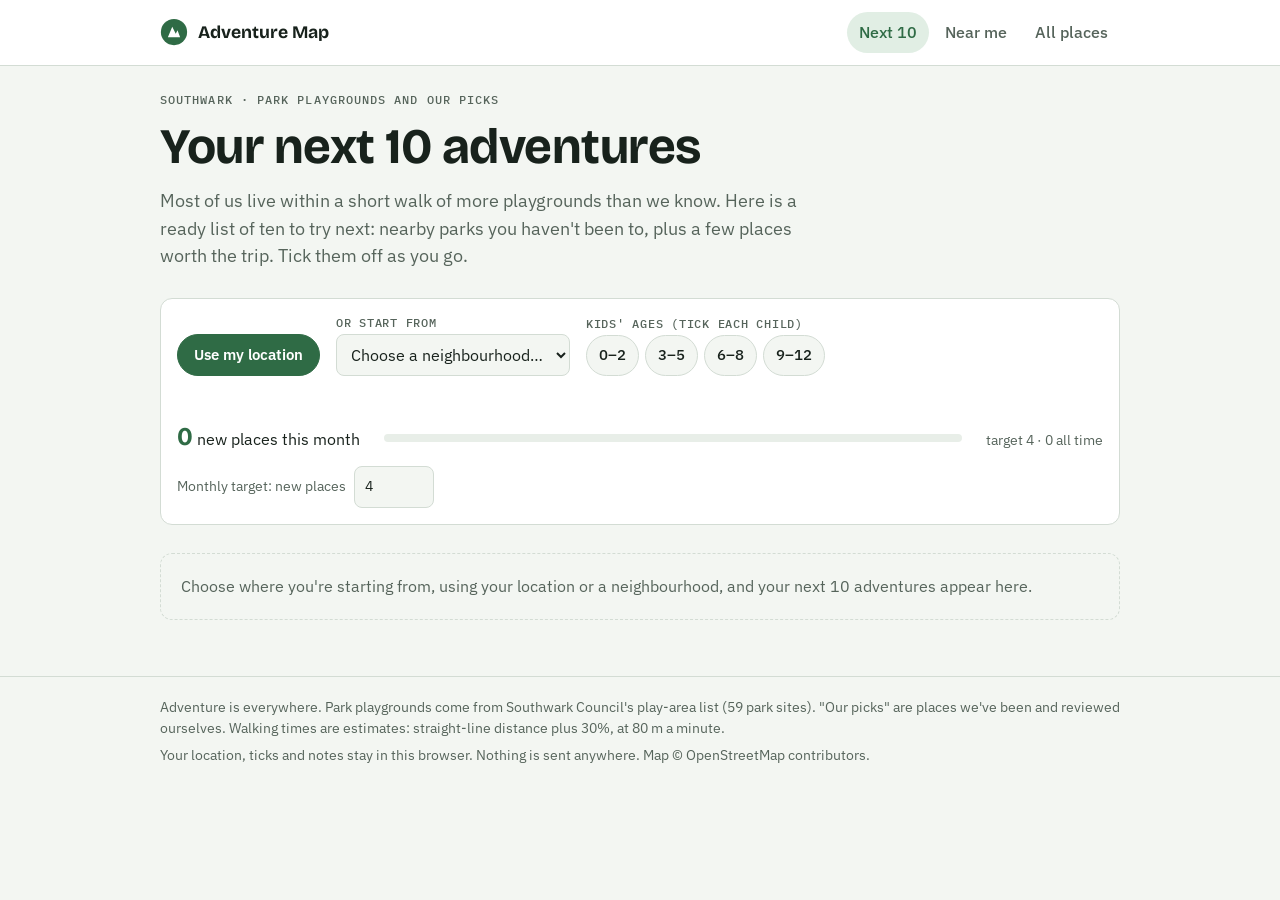
==== index.html @ 9041d09b "Adventure Map: Next 10 list, near-me map and all-places table Static site for picking the next playg" ====
<!doctype html>
<html lang="en">
<head>
<meta charset="utf-8">
<meta name="viewport" content="width=device-width, initial-scale=1, viewport-fit=cover">
<title>Adventure Map — your next 10 adventures</title>
<meta name="description" content="A hand-picked list of 10 playgrounds and play places near you in Southwark, with ages, standout features and walking times.">
<meta name="color-scheme" content="light dark">
<link rel="icon" href="data:image/svg+xml,%3Csvg xmlns='http://www.w3.org/2000/svg' viewBox='0 0 32 32'%3E%3Ccircle cx='16' cy='16' r='15' fill='%232f6b45'/%3E%3Cpath d='M9 22l5-12 4 8 2-4 3 8z' fill='%23fff'/%3E%3C/svg%3E">
<link rel="preconnect" href="https://fonts.googleapis.com">
<link rel="preconnect" href="https://fonts.gstatic.com" crossorigin>
<link rel="stylesheet" href="https://fonts.googleapis.com/css2?family=Bricolage+Grotesque:opsz,wght@12..96,600;12..96,700&family=IBM+Plex+Mono:wght@500&family=IBM+Plex+Sans:wght@400;500;600&display=swap">
<link rel="stylesheet" href="./assets/style.css">
</head>
<body>
<header class="top"><div class="wrap">
  <a class="brand" href="./"><svg viewBox="0 0 32 32" aria-hidden="true"><circle cx="16" cy="16" r="15" fill="var(--park)"/><path d="M9 22l5-12 4 8 2-4 3 8z" fill="var(--surface)"/></svg>Adventure Map</a>
  <nav class="nav" aria-label="Main"><a href="./" aria-current="page">Next 10</a><a href="./near/">Near me</a><a href="./list/">All places</a></nav>
</div></header>
<main class="wrap">
  <section class="hero">
    <span class="eyebrow">Southwark · park playgrounds and our picks</span>
    <h1>Your next 10 adventures</h1>
    <p class="lede">Most of us live within a short walk of more playgrounds than we know. Here is a ready list of ten to try next: nearby parks you haven't been to, plus a few places worth the trip. Tick them off as you go.</p>
  </section>

  <section class="panel" aria-label="Set up your list">
    <div class="controls">
      <button class="btn primary" type="button" id="use-location">Use my location</button>
      <div class="field"><label for="preset">Or start from</label><select id="preset"></select></div>
      <fieldset class="chips" id="ages"><legend>Kids' ages (tick each child)</legend>
        <label><input type="checkbox" value="0-2" id="age-0-2"><span>0–2</span></label>
        <label><input type="checkbox" value="3-5" id="age-3-5"><span>3–5</span></label>
        <label><input type="checkbox" value="6-8" id="age-6-8"><span>6–8</span></label>
        <label><input type="checkbox" value="9-12" id="age-9-12"><span>9–12</span></label>
      </fieldset>
    </div>
    <p class="status" id="loc-status" role="status" aria-live="polite"></p>
    <div class="stats" id="stats" aria-live="polite"></div>
    <div class="row small"><label for="target" class="muted">Monthly target: new places</label><input id="target" type="number" min="1" max="31" style="width:5rem"></div>
  </section>

  <p class="print-title h2"></p>
  <div id="list-out"></div>

  <section class="panel no-print" id="list-tools" hidden aria-label="Share your list">
    <h2>Share it</h2>
    <p class="muted">Send the list to a friend and go together. Printing gives a paper checklist for the fridge.</p>
    <div class="row">
      <button class="btn primary" type="button" id="copy-list">Copy list</button>
      <button class="btn" type="button" id="share-list" hidden>Share…</button>
      <button class="btn" type="button" id="print-list">Print checklist</button>
    </div>
    <p class="status" id="copy-status" role="status" aria-live="polite"></p>
    <label for="copy-fallback" class="sr-only">List text</label>
    <textarea id="copy-fallback" hidden readonly></textarea>
  </section>
</main>
<footer><div class="wrap">
  <p>Adventure is everywhere. Park playgrounds come from Southwark Council's play-area list (59 park sites). "Our picks" are places we've been and reviewed ourselves. Walking times are estimates: straight-line distance plus 30%, at 80 m a minute.</p>
  <p>Your location, ticks and notes stay in this browser. Nothing is sent anywhere. Map © OpenStreetMap contributors.</p>
</div></footer>
<script src="./data.js"></script>
<script src="./assets/app.js"></script>
<script>AM.initNext10();</script>
</body>
</html>
---- assets/style.css ----
/* Adventure Map — field-guide look: park green on a cool paper ground, sticker-like numbered cards. */
:root{
  --bg:#f3f6f2; --surface:#ffffff; --surface-2:#e8eee8; --fg:#18221c; --muted:#56645b; --line:#d3dcd4;
  --park:#2f6b45; --park-soft:#e1eee4; --trip:#8f4c0e; --trip-soft:#f6e8da; --far:#5b6a8a; --done:#7a8a80;
  --focus:#1d4ed8;
  --display:"Bricolage Grotesque","Segoe UI",system-ui,sans-serif;
  --body:"IBM Plex Sans","Segoe UI",system-ui,-apple-system,sans-serif;
  --mono:"IBM Plex Mono",ui-monospace,Menlo,Consolas,monospace;
  --radius:12px;
}
@media (prefers-color-scheme:dark){:root{
  --bg:#111814; --surface:#18211c; --surface-2:#202b25; --fg:#e3ebe5; --muted:#9caaa1; --line:#2c3a32;
  --park:#7cc495; --park-soft:#1d3226; --trip:#eaa25f; --trip-soft:#3a2a1b; --far:#9fb0d6; --done:#7f8e85; --focus:#93b4ff;
  color-scheme:dark}}
*{box-sizing:border-box}
[hidden]{display:none!important}
html{-webkit-text-size-adjust:100%}
body{margin:0;background:var(--bg);color:var(--fg);font:16px/1.55 var(--body)}
a{color:var(--park)}
:focus-visible{outline:2px solid var(--focus);outline-offset:2px}
.wrap{max-width:62rem;margin:0 auto;padding-inline:max(16px,env(safe-area-inset-left,0px)) max(16px,env(safe-area-inset-right,0px))}
h1,h2,h3{font-family:var(--display);line-height:1.15;margin:0;text-wrap:balance}
h1{font-size:clamp(2rem,6vw,3.1rem);font-weight:700;letter-spacing:-.01em}
h2{font-size:1.4rem;font-weight:700}
h3{font-size:1.1rem;font-weight:600}
p{margin:0}
.muted{color:var(--muted)}
.small{font-size:.88rem}
.eyebrow{font:500 .75rem/1 var(--mono);letter-spacing:.09em;text-transform:uppercase;color:var(--muted)}
.sr-only{position:absolute;width:1px;height:1px;overflow:hidden;clip:rect(0 0 0 0);white-space:nowrap}

/* top bar */
.top{border-bottom:1px solid var(--line);background:var(--surface)}
.top .wrap{display:flex;gap:16px;align-items:center;justify-content:space-between;padding-block:12px;flex-wrap:wrap}
.brand{display:flex;gap:10px;align-items:center;text-decoration:none;color:var(--fg);font:700 1.1rem/1 var(--display)}
.brand svg{width:28px;height:28px;flex:none}
.nav{display:flex;gap:4px;flex-wrap:wrap}
.nav a{text-decoration:none;color:var(--muted);font-weight:500;padding:8px 12px;border-radius:999px}
.nav a[aria-current="page"]{background:var(--park-soft);color:var(--park)}
.nav a:hover{color:var(--fg)}

main{padding-block:28px 56px;display:grid;gap:28px}
.hero{display:grid;gap:12px}
.hero p.lede{font-size:1.12rem;max-width:60ch;color:var(--muted)}

/* controls */
.panel{background:var(--surface);border:1px solid var(--line);border-radius:var(--radius);padding:16px;display:grid;gap:14px}
.controls{display:flex;flex-wrap:wrap;gap:12px 16px;align-items:end}
.field{display:grid;gap:4px;min-width:0}
.field label,.field .lbl{font:500 .78rem/1.2 var(--mono);text-transform:uppercase;letter-spacing:.06em;color:var(--muted)}
select,input[type=text],input[type=number],input[type=search],textarea{font:inherit;color:var(--fg);background:var(--bg);border:1px solid var(--line);border-radius:8px;padding:9px 10px;min-height:42px;max-width:100%}
textarea{width:100%;min-height:8rem;font:.85rem/1.4 var(--mono)}
.btn{font:600 .95rem/1 var(--body);border:1px solid var(--line);background:var(--surface);color:var(--fg);border-radius:999px;padding:11px 16px;cursor:pointer;min-height:42px;display:inline-flex;gap:8px;align-items:center;text-decoration:none}
.btn:hover{border-color:var(--muted)}
.btn.primary{background:var(--park);border-color:var(--park);color:var(--surface)}
.btn.small{font-size:.85rem;padding:8px 12px;min-height:36px}
.btn[aria-pressed="true"]{background:var(--park-soft);border-color:var(--park);color:var(--park)}
.row{display:flex;gap:8px;flex-wrap:wrap;align-items:center}
.status{font-size:.9rem;color:var(--muted);min-height:1.4em}

/* progress */
.stats{display:flex;flex-wrap:wrap;gap:10px 24px;align-items:baseline}
.stat b{font:700 1.6rem/1 var(--display);color:var(--park);font-variant-numeric:tabular-nums}
.meter{height:8px;background:var(--surface-2);border-radius:4px;overflow:hidden;flex:1 1 10rem;min-width:8rem;align-self:center}
.meter span{display:block;height:100%;background:var(--park);border-radius:4px;transition:width .3s}

/* list cards */
.group{display:grid;gap:12px}
.group-head{display:flex;justify-content:space-between;align-items:baseline;gap:12px;flex-wrap:wrap}
.cards{list-style:none;margin:0;padding:0;display:grid;gap:12px;grid-template-columns:repeat(auto-fill,minmax(min(100%,19rem),1fr))}
.card{background:var(--surface);border:1px solid var(--line);border-radius:var(--radius);padding:16px;display:grid;gap:10px;align-content:start;position:relative;min-width:0}
.card.is-done{opacity:.72}
.card .top-line{display:grid;grid-template-columns:auto 1fr;gap:12px;align-items:start}
.badge{width:38px;height:38px;border-radius:50%;display:grid;place-items:center;font:700 1rem/1 var(--display);background:var(--park-soft);color:var(--park);font-variant-numeric:tabular-nums}
.card.trip .badge{background:var(--trip-soft);color:var(--trip)}
.card.is-done .badge{background:var(--surface-2);color:var(--done)}
.kind{font:500 .72rem/1.3 var(--mono);text-transform:uppercase;letter-spacing:.06em;color:var(--park)}
.card.trip .kind{color:var(--trip)}
.card h3{overflow-wrap:anywhere}
.facts{display:grid;grid-template-columns:auto 1fr;gap:4px 10px;margin:0;font-size:.93rem}
.facts dt{font:500 .75rem/1.6 var(--mono);text-transform:uppercase;letter-spacing:.05em;color:var(--muted)}
.facts dd{margin:0;min-width:0}
.quote{font-style:italic;color:var(--muted);font-size:.92rem;border-left:3px solid var(--line);padding-left:10px}
.unreviewed{font-size:.9rem;color:var(--muted)}
.card .actions{display:flex;gap:6px;flex-wrap:wrap;margin-top:2px}
.notes-form{display:grid;gap:8px;border-top:1px dashed var(--line);padding-top:10px}
.notes-form input{width:100%}
.empty{padding:20px;border:1px dashed var(--line);border-radius:var(--radius);color:var(--muted)}

.fit{font:500 .7rem/1 var(--mono);text-transform:uppercase;letter-spacing:.05em;color:var(--park);background:var(--park-soft);padding:3px 6px;border-radius:999px;margin-left:4px;white-space:nowrap}
.chips{display:flex;gap:6px;flex-wrap:wrap;border:0;margin:0;padding:0}
.chips legend{font:500 .78rem/1.2 var(--mono);text-transform:uppercase;letter-spacing:.06em;color:var(--muted);padding:0;margin-bottom:4px}
.chips label{cursor:pointer}
.chips input{position:absolute;opacity:0;pointer-events:none}
.chips span{display:inline-flex;align-items:center;min-height:38px;padding:8px 12px;border:1px solid var(--line);border-radius:999px;background:var(--bg);font-weight:500;font-size:.92rem}
.chips input:checked + span{background:var(--park-soft);border-color:var(--park);color:var(--park)}
.chips input:focus-visible + span{outline:2px solid var(--focus);outline-offset:2px}
.toast{position:fixed;left:50%;transform:translateX(-50%);bottom:calc(16px + env(safe-area-inset-bottom,0px));z-index:1000;background:var(--fg);color:var(--bg);border-radius:12px;padding:10px 12px 10px 16px;display:flex;gap:12px;align-items:center;box-shadow:0 6px 24px rgba(0,0,0,.2);max-width:calc(100vw - 32px);font-size:.92rem}
.toast .btn{background:transparent;color:var(--bg);border-color:var(--bg)}
.num-pin{display:grid!important;place-items:center;border-radius:50%;background:var(--park);color:var(--surface);font:700 13px/1 var(--body);border:2px solid var(--surface);box-shadow:0 1px 4px rgba(0,0,0,.35)}
.num-pin.trip{background:var(--trip)}
.num-pin.done{background:var(--done)}
td.none{padding:20px;color:var(--muted)}
@media (max-width:700px){.tbl td.none{display:block;grid-column:1/-1}.tbl td.none::before{content:none}}
/* map page */
.map-layout{display:grid;gap:16px;grid-template-columns:minmax(0,1fr)}
@media (min-width:860px){.map-layout{grid-template-columns:minmax(0,3fr) minmax(0,2fr)}}
#map{height:min(62vh,520px);min-height:320px;border-radius:var(--radius);border:1px solid var(--line);background:var(--surface-2)}
.near-list{list-style:none;margin:0;padding:0;display:grid;gap:10px;counter-reset:n}
.leaflet-popup-content{font:14px/1.45 var(--body)}
.leaflet-container a.btn{color:var(--fg)}

/* table */
.tbl{overflow-x:auto;border:1px solid var(--line);border-radius:var(--radius);background:var(--surface)}
table{border-collapse:collapse;width:100%;font-size:.93rem;font-variant-numeric:tabular-nums}
th,td{text-align:left;padding:10px 12px;border-bottom:1px solid var(--line);vertical-align:top}
th{font:500 .74rem/1.3 var(--mono);text-transform:uppercase;letter-spacing:.06em;color:var(--muted);white-space:nowrap;position:sticky;top:0;background:var(--surface)}
tr:last-child td{border-bottom:0}
td.num{text-align:right;white-space:nowrap}
.pill{display:inline-block;font:500 .72rem/1 var(--mono);text-transform:uppercase;letter-spacing:.05em;padding:5px 8px;border-radius:999px;background:var(--park-soft);color:var(--park);white-space:nowrap}
.pill.trip{background:var(--trip-soft);color:var(--trip)}
.pill.far{background:var(--surface-2);color:var(--far)}

/* table becomes cards on phones */
@media (max-width:700px){
  .tbl{border:0;background:transparent;overflow:visible}
  .tbl table,.tbl tbody,.tbl tr,.tbl td{display:block;width:100%}
  .tbl thead{position:absolute;width:1px;height:1px;overflow:hidden;clip:rect(0 0 0 0)}
  .tbl tr{background:var(--surface);border:1px solid var(--line);border-radius:var(--radius);padding:12px;margin-bottom:10px;display:grid;grid-template-columns:auto 1fr;gap:4px 12px}
  .tbl td{border:0;padding:0;text-align:left;display:contents}
  .tbl td::before{content:attr(data-l);font:500 .72rem/1.7 var(--mono);text-transform:uppercase;letter-spacing:.05em;color:var(--muted)}
  .tbl td:first-child,.tbl td.dir{display:block;grid-column:1/-1}
  .tbl td:first-child::before,.tbl td.dir::before{content:none}
  .tbl td.num{text-align:left}
}
footer{border-top:1px solid var(--line);padding-block:20px 32px;color:var(--muted);font-size:.85rem}
footer .wrap{display:grid;gap:6px}

@media (prefers-reduced-motion:reduce){*{transition:none!important;animation:none!important}}

/* print: the list as a paper adventure */
@media print{
  :root{--bg:#fff;--surface:#fff;--fg:#000;--muted:#333;--line:#999}
  .top,.panel,.no-print,footer,.actions,.notes-form,.hero,.toast{display:none!important}
  main{padding:0}
  .cards{grid-template-columns:1fr 1fr;gap:8px}
  .card{break-inside:avoid;padding:10px;border:1px solid #999}
  .card::after{content:"☐ We went  ·  Date: ________";font-size:.8rem;color:#333}
  .print-title{display:block!important}
}
.print-title{display:none}
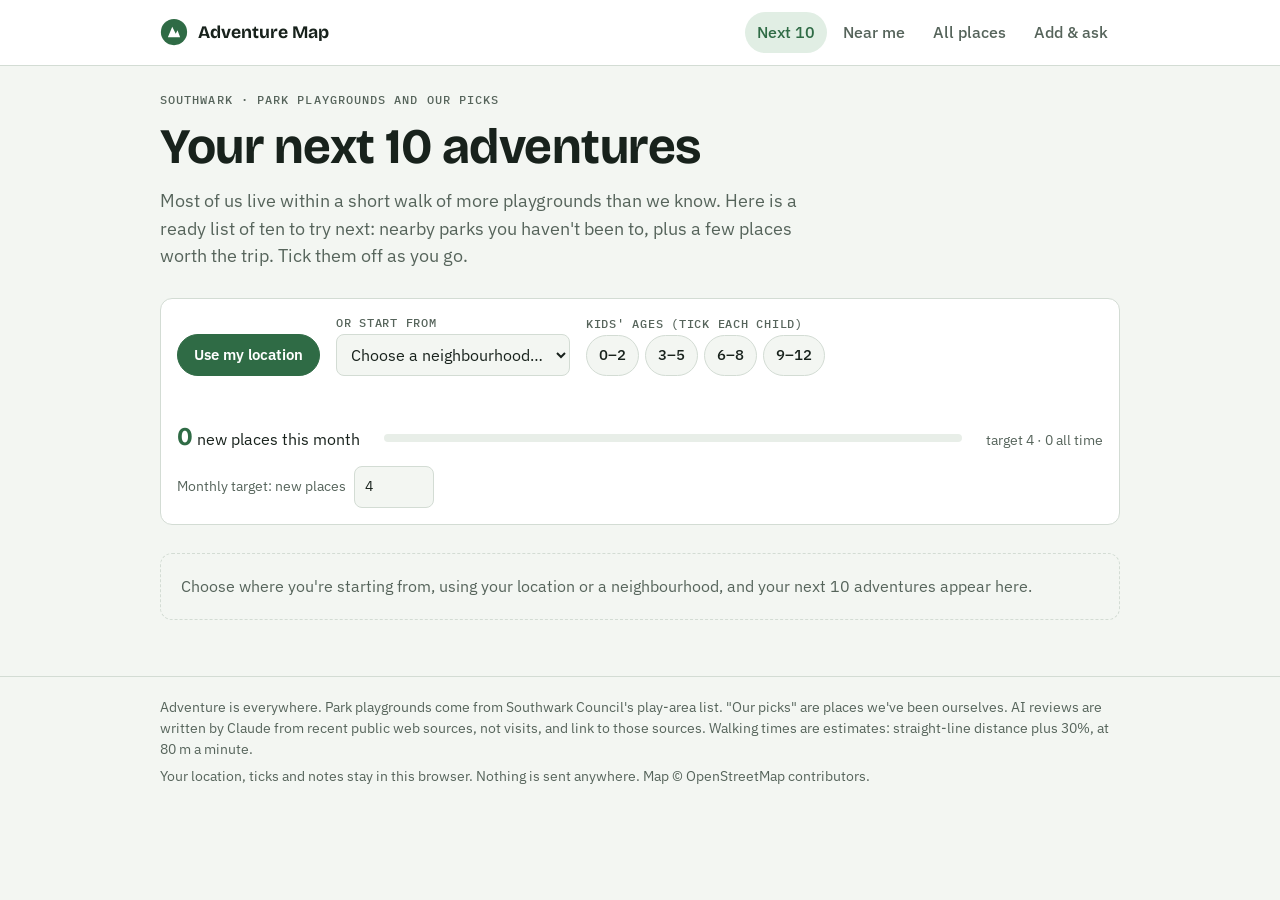
==== commit f99c9078: "Add, scout and review: grow the map with Claude - data/places.json is now the source of truth; scrip" ====
--- a/index.html
+++ b/index.html
@@ -15,7 +15,7 @@
 <body>
 <header class="top"><div class="wrap">
   <a class="brand" href="./"><svg viewBox="0 0 32 32" aria-hidden="true"><circle cx="16" cy="16" r="15" fill="var(--park)"/><path d="M9 22l5-12 4 8 2-4 3 8z" fill="var(--surface)"/></svg>Adventure Map</a>
-  <nav class="nav" aria-label="Main"><a href="./" aria-current="page">Next 10</a><a href="./near/">Near me</a><a href="./list/">All places</a></nav>
+  <nav class="nav" aria-label="Main"><a href="./" aria-current="page">Next 10</a><a href="./near/">Near me</a><a href="./list/">All places</a><a href="./add/">Add &amp; ask</a></nav>
 </div></header>
 <main class="wrap">
   <section class="hero">
@@ -57,7 +57,7 @@
   </section>
 </main>
 <footer><div class="wrap">
-  <p>Adventure is everywhere. Park playgrounds come from Southwark Council's play-area list (59 park sites). "Our picks" are places we've been and reviewed ourselves. Walking times are estimates: straight-line distance plus 30%, at 80 m a minute.</p>
+  <p>Adventure is everywhere. Park playgrounds come from Southwark Council's play-area list. "Our picks" are places we've been ourselves. AI reviews are written by Claude from recent public web sources, not visits, and link to those sources. Walking times are estimates: straight-line distance plus 30%, at 80 m a minute.</p>
   <p>Your location, ticks and notes stay in this browser. Nothing is sent anywhere. Map © OpenStreetMap contributors.</p>
 </div></footer>
 <script src="./data.js"></script>
--- a/assets/style.css
+++ b/assets/style.css
@@ -102,6 +102,20 @@
 .num-pin.done{background:var(--done)}
 td.none{padding:20px;color:var(--muted)}
 @media (max-width:700px){.tbl td.none{display:block;grid-column:1/-1}.tbl td.none::before{content:none}}
+.score{font:700 .85rem/1 var(--mono);color:var(--park);background:var(--park-soft);padding:3px 7px;border-radius:6px;white-space:nowrap}
+.ai{border-top:1px dashed var(--line);padding-top:8px;display:grid;gap:6px;font-size:.93rem}
+.ai-head{font:500 .72rem/1.4 var(--mono);text-transform:uppercase;letter-spacing:.05em;color:var(--muted)}
+.ai details summary{cursor:pointer;color:var(--park);font-weight:500;font-size:.9rem}
+.ai ul{margin:4px 0 8px;padding-left:1.1rem;display:grid;gap:2px;font-size:.9rem}
+.ai a{overflow-wrap:anywhere}
+.tabs{display:flex;gap:6px;flex-wrap:wrap}
+.tabs button{font:600 .95rem/1 var(--body);border:1px solid var(--line);background:var(--surface);color:var(--muted);border-radius:999px;padding:10px 14px;cursor:pointer;min-height:42px}
+.tabs button[aria-selected="true"]{background:var(--park-soft);border-color:var(--park);color:var(--park)}
+.form-grid{display:grid;gap:12px;grid-template-columns:repeat(auto-fit,minmax(min(100%,16rem),1fr))}
+.form-grid .wide{grid-column:1/-1}
+.form-grid input,.form-grid select,.form-grid textarea{width:100%}
+#pick-map{height:300px;border-radius:var(--radius);border:1px solid var(--line);background:var(--surface-2)}
+.steps{margin:0;padding-left:1.2rem;display:grid;gap:4px;color:var(--muted);font-size:.92rem}
 /* map page */
 .map-layout{display:grid;gap:16px;grid-template-columns:minmax(0,1fr)}
 @media (min-width:860px){.map-layout{grid-template-columns:minmax(0,3fr) minmax(0,2fr)}}
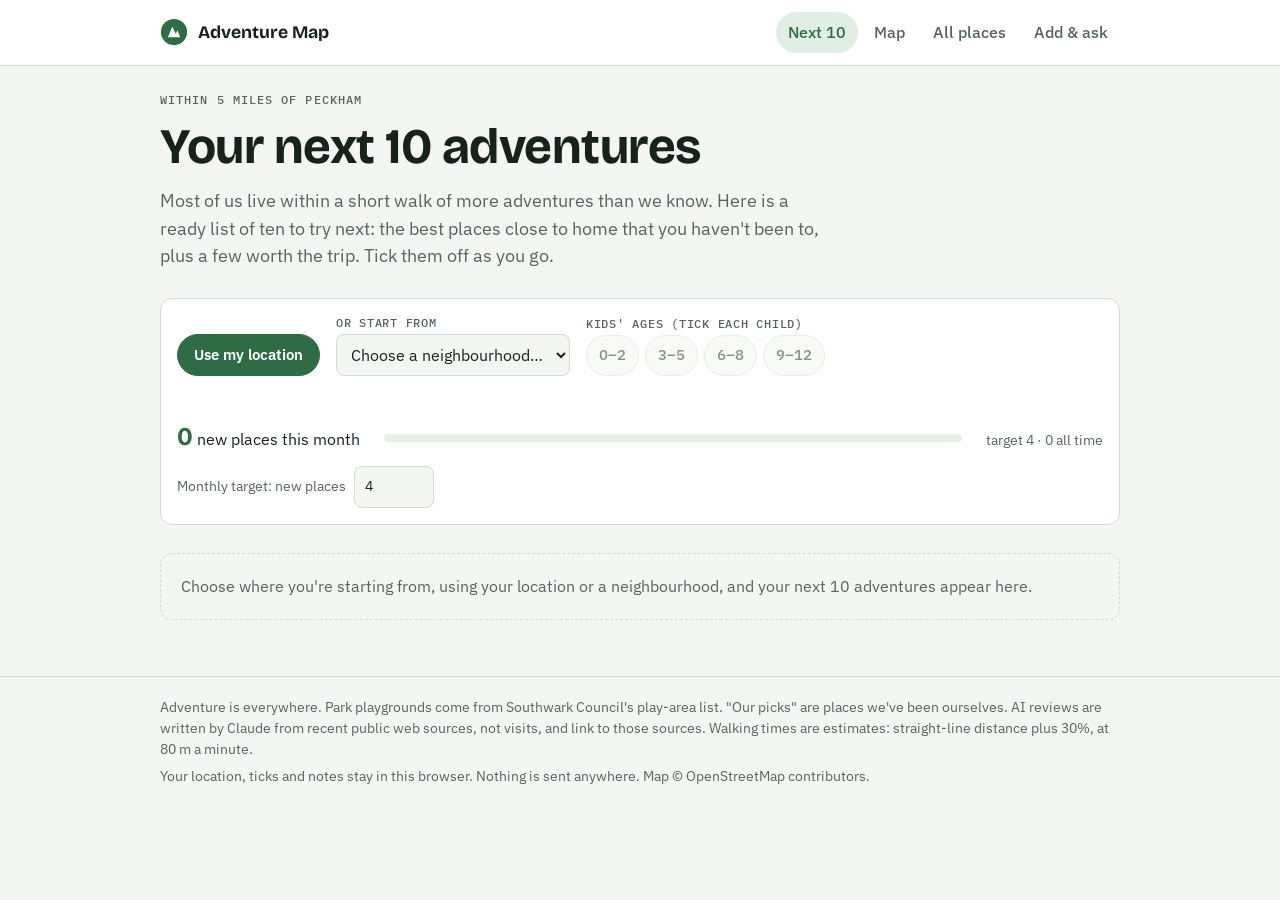
==== commit e4b91fb2: "Map: every adventure on one map, plus a mini map on Next 10 - The Near me page becomes Map: all plac" ====
--- a/index.html
+++ b/index.html
@@ -10,18 +10,19 @@
 <link rel="preconnect" href="https://fonts.googleapis.com">
 <link rel="preconnect" href="https://fonts.gstatic.com" crossorigin>
 <link rel="stylesheet" href="https://fonts.googleapis.com/css2?family=Bricolage+Grotesque:opsz,wght@12..96,600;12..96,700&family=IBM+Plex+Mono:wght@500&family=IBM+Plex+Sans:wght@400;500;600&display=swap">
+<link rel="stylesheet" href="./vendor/leaflet/leaflet.css">
 <link rel="stylesheet" href="./assets/style.css">
 </head>
 <body>
 <header class="top"><div class="wrap">
   <a class="brand" href="./"><svg viewBox="0 0 32 32" aria-hidden="true"><circle cx="16" cy="16" r="15" fill="var(--park)"/><path d="M9 22l5-12 4 8 2-4 3 8z" fill="var(--surface)"/></svg>Adventure Map</a>
-  <nav class="nav" aria-label="Main"><a href="./" aria-current="page">Next 10</a><a href="./near/">Near me</a><a href="./list/">All places</a><a href="./add/">Add &amp; ask</a></nav>
+  <nav class="nav" aria-label="Main"><a href="./" aria-current="page">Next 10</a><a href="./near/">Map</a><a href="./list/">All places</a><a href="./add/">Add &amp; ask</a></nav>
 </div></header>
 <main class="wrap">
   <section class="hero">
-    <span class="eyebrow">Southwark · park playgrounds and our picks</span>
+    <span class="eyebrow">Within 5 miles of Peckham</span>
     <h1>Your next 10 adventures</h1>
-    <p class="lede">Most of us live within a short walk of more playgrounds than we know. Here is a ready list of ten to try next: nearby parks you haven't been to, plus a few places worth the trip. Tick them off as you go.</p>
+    <p class="lede">Most of us live within a short walk of more adventures than we know. Here is a ready list of ten to try next: the best places close to home that you haven't been to, plus a few worth the trip. Tick them off as you go.</p>
   </section>
 
   <section class="panel" aria-label="Set up your list">
@@ -40,6 +41,7 @@
     <div class="row small"><label for="target" class="muted">Monthly target: new places</label><input id="target" type="number" min="1" max="31" style="width:5rem"></div>
   </section>
 
+  <div id="mini-map" class="no-print" role="region" aria-label="Map of your next 10" hidden></div>
   <p class="print-title h2"></p>
   <div id="list-out"></div>
 
@@ -61,6 +63,7 @@
   <p>Your location, ticks and notes stay in this browser. Nothing is sent anywhere. Map © OpenStreetMap contributors.</p>
 </div></footer>
 <script src="./data.js"></script>
+<script src="./vendor/leaflet/leaflet.js"></script>
 <script src="./assets/app.js"></script>
 <script>AM.initNext10();</script>
 </body>
--- a/vendor/leaflet/leaflet.css
+++ b/vendor/leaflet/leaflet.css
@@ -0,0 +1,661 @@
+/* required styles */
+
+.leaflet-pane,
+.leaflet-tile,
+.leaflet-marker-icon,
+.leaflet-marker-shadow,
+.leaflet-tile-container,
+.leaflet-pane > svg,
+.leaflet-pane > canvas,
+.leaflet-zoom-box,
+.leaflet-image-layer,
+.leaflet-layer {
+	position: absolute;
+	left: 0;
+	top: 0;
+	}
+.leaflet-container {
+	overflow: hidden;
+	}
+.leaflet-tile,
+.leaflet-marker-icon,
+.leaflet-marker-shadow {
+	-webkit-user-select: none;
+	   -moz-user-select: none;
+	        user-select: none;
+	  -webkit-user-drag: none;
+	}
+/* Prevents IE11 from highlighting tiles in blue */
+.leaflet-tile::selection {
+	background: transparent;
+}
+/* Safari renders non-retina tile on retina better with this, but Chrome is worse */
+.leaflet-safari .leaflet-tile {
+	image-rendering: -webkit-optimize-contrast;
+	}
+/* hack that prevents hw layers "stretching" when loading new tiles */
+.leaflet-safari .leaflet-tile-container {
+	width: 1600px;
+	height: 1600px;
+	-webkit-transform-origin: 0 0;
+	}
+.leaflet-marker-icon,
+.leaflet-marker-shadow {
+	display: block;
+	}
+/* .leaflet-container svg: reset svg max-width decleration shipped in Joomla! (joomla.org) 3.x */
+/* .leaflet-container img: map is broken in FF if you have max-width: 100% on tiles */
+.leaflet-container .leaflet-overlay-pane svg {
+	max-width: none !important;
+	max-height: none !important;
+	}
+.leaflet-container .leaflet-marker-pane img,
+.leaflet-container .leaflet-shadow-pane img,
+.leaflet-container .leaflet-tile-pane img,
+.leaflet-container img.leaflet-image-layer,
+.leaflet-container .leaflet-tile {
+	max-width: none !important;
+	max-height: none !important;
+	width: auto;
+	padding: 0;
+	}
+
+.leaflet-container img.leaflet-tile {
+	/* See: https://bugs.chromium.org/p/chromium/issues/detail?id=600120 */
+	mix-blend-mode: plus-lighter;
+}
+
+.leaflet-container.leaflet-touch-zoom {
+	-ms-touch-action: pan-x pan-y;
+	touch-action: pan-x pan-y;
+	}
+.leaflet-container.leaflet-touch-drag {
+	-ms-touch-action: pinch-zoom;
+	/* Fallback for FF which doesn't support pinch-zoom */
+	touch-action: none;
+	touch-action: pinch-zoom;
+}
+.leaflet-container.leaflet-touch-drag.leaflet-touch-zoom {
+	-ms-touch-action: none;
+	touch-action: none;
+}
+.leaflet-container {
+	-webkit-tap-highlight-color: transparent;
+}
+.leaflet-container a {
+	-webkit-tap-highlight-color: rgba(51, 181, 229, 0.4);
+}
+.leaflet-tile {
+	filter: inherit;
+	visibility: hidden;
+	}
+.leaflet-tile-loaded {
+	visibility: inherit;
+	}
+.leaflet-zoom-box {
+	width: 0;
+	height: 0;
+	-moz-box-sizing: border-box;
+	     box-sizing: border-box;
+	z-index: 800;
+	}
+/* workaround for https://bugzilla.mozilla.org/show_bug.cgi?id=888319 */
+.leaflet-overlay-pane svg {
+	-moz-user-select: none;
+	}
+
+.leaflet-pane         { z-index: 400; }
+
+.leaflet-tile-pane    { z-index: 200; }
+.leaflet-overlay-pane { z-index: 400; }
+.leaflet-shadow-pane  { z-index: 500; }
+.leaflet-marker-pane  { z-index: 600; }
+.leaflet-tooltip-pane   { z-index: 650; }
+.leaflet-popup-pane   { z-index: 700; }
+
+.leaflet-map-pane canvas { z-index: 100; }
+.leaflet-map-pane svg    { z-index: 200; }
+
+.leaflet-vml-shape {
+	width: 1px;
+	height: 1px;
+	}
+.lvml {
+	behavior: url(#default#VML);
+	display: inline-block;
+	position: absolute;
+	}
+
+
+/* control positioning */
+
+.leaflet-control {
+	position: relative;
+	z-index: 800;
+	pointer-events: visiblePainted; /* IE 9-10 doesn't have auto */
+	pointer-events: auto;
+	}
+.leaflet-top,
+.leaflet-bottom {
+	position: absolute;
+	z-index: 1000;
+	pointer-events: none;
+	}
+.leaflet-top {
+	top: 0;
+	}
+.leaflet-right {
+	right: 0;
+	}
+.leaflet-bottom {
+	bottom: 0;
+	}
+.leaflet-left {
+	left: 0;
+	}
+.leaflet-control {
+	float: left;
+	clear: both;
+	}
+.leaflet-right .leaflet-control {
+	float: right;
+	}
+.leaflet-top .leaflet-control {
+	margin-top: 10px;
+	}
+.leaflet-bottom .leaflet-control {
+	margin-bottom: 10px;
+	}
+.leaflet-left .leaflet-control {
+	margin-left: 10px;
+	}
+.leaflet-right .leaflet-control {
+	margin-right: 10px;
+	}
+
+
+/* zoom and fade animations */
+
+.leaflet-fade-anim .leaflet-popup {
+	opacity: 0;
+	-webkit-transition: opacity 0.2s linear;
+	   -moz-transition: opacity 0.2s linear;
+	        transition: opacity 0.2s linear;
+	}
+.leaflet-fade-anim .leaflet-map-pane .leaflet-popup {
+	opacity: 1;
+	}
+.leaflet-zoom-animated {
+	-webkit-transform-origin: 0 0;
+	    -ms-transform-origin: 0 0;
+	        transform-origin: 0 0;
+	}
+svg.leaflet-zoom-animated {
+	will-change: transform;
+}
+
+.leaflet-zoom-anim .leaflet-zoom-animated {
+	-webkit-transition: -webkit-transform 0.25s cubic-bezier(0,0,0.25,1);
+	   -moz-transition:    -moz-transform 0.25s cubic-bezier(0,0,0.25,1);
+	        transition:         transform 0.25s cubic-bezier(0,0,0.25,1);
+	}
+.leaflet-zoom-anim .leaflet-tile,
+.leaflet-pan-anim .leaflet-tile {
+	-webkit-transition: none;
+	   -moz-transition: none;
+	        transition: none;
+	}
+
+.leaflet-zoom-anim .leaflet-zoom-hide {
+	visibility: hidden;
+	}
+
+
+/* cursors */
+
+.leaflet-interactive {
+	cursor: pointer;
+	}
+.leaflet-grab {
+	cursor: -webkit-grab;
+	cursor:    -moz-grab;
+	cursor:         grab;
+	}
+.leaflet-crosshair,
+.leaflet-crosshair .leaflet-interactive {
+	cursor: crosshair;
+	}
+.leaflet-popup-pane,
+.leaflet-control {
+	cursor: auto;
+	}
+.leaflet-dragging .leaflet-grab,
+.leaflet-dragging .leaflet-grab .leaflet-interactive,
+.leaflet-dragging .leaflet-marker-draggable {
+	cursor: move;
+	cursor: -webkit-grabbing;
+	cursor:    -moz-grabbing;
+	cursor:         grabbing;
+	}
+
+/* marker & overlays interactivity */
+.leaflet-marker-icon,
+.leaflet-marker-shadow,
+.leaflet-image-layer,
+.leaflet-pane > svg path,
+.leaflet-tile-container {
+	pointer-events: none;
+	}
+
+.leaflet-marker-icon.leaflet-interactive,
+.leaflet-image-layer.leaflet-interactive,
+.leaflet-pane > svg path.leaflet-interactive,
+svg.leaflet-image-layer.leaflet-interactive path {
+	pointer-events: visiblePainted; /* IE 9-10 doesn't have auto */
+	pointer-events: auto;
+	}
+
+/* visual tweaks */
+
+.leaflet-container {
+	background: #ddd;
+	outline-offset: 1px;
+	}
+.leaflet-container a {
+	color: #0078A8;
+	}
+.leaflet-zoom-box {
+	border: 2px dotted #38f;
+	background: rgba(255,255,255,0.5);
+	}
+
+
+/* general typography */
+.leaflet-container {
+	font-family: "Helvetica Neue", Arial, Helvetica, sans-serif;
+	font-size: 12px;
+	font-size: 0.75rem;
+	line-height: 1.5;
+	}
+
+
+/* general toolbar styles */
+
+.leaflet-bar {
+	box-shadow: 0 1px 5px rgba(0,0,0,0.65);
+	border-radius: 4px;
+	}
+.leaflet-bar a {
+	background-color: #fff;
+	border-bottom: 1px solid #ccc;
+	width: 26px;
+	height: 26px;
+	line-height: 26px;
+	display: block;
+	text-align: center;
+	text-decoration: none;
+	color: black;
+	}
+.leaflet-bar a,
+.leaflet-control-layers-toggle {
+	background-position: 50% 50%;
+	background-repeat: no-repeat;
+	display: block;
+	}
+.leaflet-bar a:hover,
+.leaflet-bar a:focus {
+	background-color: #f4f4f4;
+	}
+.leaflet-bar a:first-child {
+	border-top-left-radius: 4px;
+	border-top-right-radius: 4px;
+	}
+.leaflet-bar a:last-child {
+	border-bottom-left-radius: 4px;
+	border-bottom-right-radius: 4px;
+	border-bottom: none;
+	}
+.leaflet-bar a.leaflet-disabled {
+	cursor: default;
+	background-color: #f4f4f4;
+	color: #bbb;
+	}
+
+.leaflet-touch .leaflet-bar a {
+	width: 30px;
+	height: 30px;
+	line-height: 30px;
+	}
+.leaflet-touch .leaflet-bar a:first-child {
+	border-top-left-radius: 2px;
+	border-top-right-radius: 2px;
+	}
+.leaflet-touch .leaflet-bar a:last-child {
+	border-bottom-left-radius: 2px;
+	border-bottom-right-radius: 2px;
+	}
+
+/* zoom control */
+
+.leaflet-control-zoom-in,
+.leaflet-control-zoom-out {
+	font: bold 18px 'Lucida Console', Monaco, monospace;
+	text-indent: 1px;
+	}
+
+.leaflet-touch .leaflet-control-zoom-in, .leaflet-touch .leaflet-control-zoom-out  {
+	font-size: 22px;
+	}
+
+
+/* layers control */
+
+.leaflet-control-layers {
+	box-shadow: 0 1px 5px rgba(0,0,0,0.4);
+	background: #fff;
+	border-radius: 5px;
+	}
+.leaflet-control-layers-toggle {
+	background-image: url(images/layers.png);
+	width: 36px;
+	height: 36px;
+	}
+.leaflet-retina .leaflet-control-layers-toggle {
+	background-image: url(images/layers-2x.png);
+	background-size: 26px 26px;
+	}
+.leaflet-touch .leaflet-control-layers-toggle {
+	width: 44px;
+	height: 44px;
+	}
+.leaflet-control-layers .leaflet-control-layers-list,
+.leaflet-control-layers-expanded .leaflet-control-layers-toggle {
+	display: none;
+	}
+.leaflet-control-layers-expanded .leaflet-control-layers-list {
+	display: block;
+	position: relative;
+	}
+.leaflet-control-layers-expanded {
+	padding: 6px 10px 6px 6px;
+	color: #333;
+	background: #fff;
+	}
+.leaflet-control-layers-scrollbar {
+	overflow-y: scroll;
+	overflow-x: hidden;
+	padding-right: 5px;
+	}
+.leaflet-control-layers-selector {
+	margin-top: 2px;
+	position: relative;
+	top: 1px;
+	}
+.leaflet-control-layers label {
+	display: block;
+	font-size: 13px;
+	font-size: 1.08333em;
+	}
+.leaflet-control-layers-separator {
+	height: 0;
+	border-top: 1px solid #ddd;
+	margin: 5px -10px 5px -6px;
+	}
+
+/* Default icon URLs */
+.leaflet-default-icon-path { /* used only in path-guessing heuristic, see L.Icon.Default */
+	background-image: url(images/marker-icon.png);
+	}
+
+
+/* attribution and scale controls */
+
+.leaflet-container .leaflet-control-attribution {
+	background: #fff;
+	background: rgba(255, 255, 255, 0.8);
+	margin: 0;
+	}
+.leaflet-control-attribution,
+.leaflet-control-scale-line {
+	padding: 0 5px;
+	color: #333;
+	line-height: 1.4;
+	}
+.leaflet-control-attribution a {
+	text-decoration: none;
+	}
+.leaflet-control-attribution a:hover,
+.leaflet-control-attribution a:focus {
+	text-decoration: underline;
+	}
+.leaflet-attribution-flag {
+	display: inline !important;
+	vertical-align: baseline !important;
+	width: 1em;
+	height: 0.6669em;
+	}
+.leaflet-left .leaflet-control-scale {
+	margin-left: 5px;
+	}
+.leaflet-bottom .leaflet-control-scale {
+	margin-bottom: 5px;
+	}
+.leaflet-control-scale-line {
+	border: 2px solid #777;
+	border-top: none;
+	line-height: 1.1;
+	padding: 2px 5px 1px;
+	white-space: nowrap;
+	-moz-box-sizing: border-box;
+	     box-sizing: border-box;
+	background: rgba(255, 255, 255, 0.8);
+	text-shadow: 1px 1px #fff;
+	}
+.leaflet-control-scale-line:not(:first-child) {
+	border-top: 2px solid #777;
+	border-bottom: none;
+	margin-top: -2px;
+	}
+.leaflet-control-scale-line:not(:first-child):not(:last-child) {
+	border-bottom: 2px solid #777;
+	}
+
+.leaflet-touch .leaflet-control-attribution,
+.leaflet-touch .leaflet-control-layers,
+.leaflet-touch .leaflet-bar {
+	box-shadow: none;
+	}
+.leaflet-touch .leaflet-control-layers,
+.leaflet-touch .leaflet-bar {
+	border: 2px solid rgba(0,0,0,0.2);
+	background-clip: padding-box;
+	}
+
+
+/* popup */
+
+.leaflet-popup {
+	position: absolute;
+	text-align: center;
+	margin-bottom: 20px;
+	}
+.leaflet-popup-content-wrapper {
+	padding: 1px;
+	text-align: left;
+	border-radius: 12px;
+	}
+.leaflet-popup-content {
+	margin: 13px 24px 13px 20px;
+	line-height: 1.3;
+	font-size: 13px;
+	font-size: 1.08333em;
+	min-height: 1px;
+	}
+.leaflet-popup-content p {
+	margin: 17px 0;
+	margin: 1.3em 0;
+	}
+.leaflet-popup-tip-container {
+	width: 40px;
+	height: 20px;
+	position: absolute;
+	left: 50%;
+	margin-top: -1px;
+	margin-left: -20px;
+	overflow: hidden;
+	pointer-events: none;
+	}
+.leaflet-popup-tip {
+	width: 17px;
+	height: 17px;
+	padding: 1px;
+
+	margin: -10px auto 0;
+	pointer-events: auto;
+
+	-webkit-transform: rotate(45deg);
+	   -moz-transform: rotate(45deg);
+	    -ms-transform: rotate(45deg);
+	        transform: rotate(45deg);
+	}
+.leaflet-popup-content-wrapper,
+.leaflet-popup-tip {
+	background: white;
+	color: #333;
+	box-shadow: 0 3px 14px rgba(0,0,0,0.4);
+	}
+.leaflet-container a.leaflet-popup-close-button {
+	position: absolute;
+	top: 0;
+	right: 0;
+	border: none;
+	text-align: center;
+	width: 24px;
+	height: 24px;
+	font: 16px/24px Tahoma, Verdana, sans-serif;
+	color: #757575;
+	text-decoration: none;
+	background: transparent;
+	}
+.leaflet-container a.leaflet-popup-close-button:hover,
+.leaflet-container a.leaflet-popup-close-button:focus {
+	color: #585858;
+	}
+.leaflet-popup-scrolled {
+	overflow: auto;
+	}
+
+.leaflet-oldie .leaflet-popup-content-wrapper {
+	-ms-zoom: 1;
+	}
+.leaflet-oldie .leaflet-popup-tip {
+	width: 24px;
+	margin: 0 auto;
+
+	-ms-filter: "progid:DXImageTransform.Microsoft.Matrix(M11=0.70710678, M12=0.70710678, M21=-0.70710678, M22=0.70710678)";
+	filter: progid:DXImageTransform.Microsoft.Matrix(M11=0.70710678, M12=0.70710678, M21=-0.70710678, M22=0.70710678);
+	}
+
+.leaflet-oldie .leaflet-control-zoom,
+.leaflet-oldie .leaflet-control-layers,
+.leaflet-oldie .leaflet-popup-content-wrapper,
+.leaflet-oldie .leaflet-popup-tip {
+	border: 1px solid #999;
+	}
+
+
+/* div icon */
+
+.leaflet-div-icon {
+	background: #fff;
+	border: 1px solid #666;
+	}
+
+
+/* Tooltip */
+/* Base styles for the element that has a tooltip */
+.leaflet-tooltip {
+	position: absolute;
+	padding: 6px;
+	background-color: #fff;
+	border: 1px solid #fff;
+	border-radius: 3px;
+	color: #222;
+	white-space: nowrap;
+	-webkit-user-select: none;
+	-moz-user-select: none;
+	-ms-user-select: none;
+	user-select: none;
+	pointer-events: none;
+	box-shadow: 0 1px 3px rgba(0,0,0,0.4);
+	}
+.leaflet-tooltip.leaflet-interactive {
+	cursor: pointer;
+	pointer-events: auto;
+	}
+.leaflet-tooltip-top:before,
+.leaflet-tooltip-bottom:before,
+.leaflet-tooltip-left:before,
+.leaflet-tooltip-right:before {
+	position: absolute;
+	pointer-events: none;
+	border: 6px solid transparent;
+	background: transparent;
+	content: "";
+	}
+
+/* Directions */
+
+.leaflet-tooltip-bottom {
+	margin-top: 6px;
+}
+.leaflet-tooltip-top {
+	margin-top: -6px;
+}
+.leaflet-tooltip-bottom:before,
+.leaflet-tooltip-top:before {
+	left: 50%;
+	margin-left: -6px;
+	}
+.leaflet-tooltip-top:before {
+	bottom: 0;
+	margin-bottom: -12px;
+	border-top-color: #fff;
+	}
+.leaflet-tooltip-bottom:before {
+	top: 0;
+	margin-top: -12px;
+	margin-left: -6px;
+	border-bottom-color: #fff;
+	}
+.leaflet-tooltip-left {
+	margin-left: -6px;
+}
+.leaflet-tooltip-right {
+	margin-left: 6px;
+}
+.leaflet-tooltip-left:before,
+.leaflet-tooltip-right:before {
+	top: 50%;
+	margin-top: -6px;
+	}
+.leaflet-tooltip-left:before {
+	right: 0;
+	margin-right: -12px;
+	border-left-color: #fff;
+	}
+.leaflet-tooltip-right:before {
+	left: 0;
+	margin-left: -12px;
+	border-right-color: #fff;
+	}
+
+/* Printing */
+
+@media print {
+	/* Prevent printers from removing background-images of controls. */
+	.leaflet-control {
+		-webkit-print-color-adjust: exact;
+		print-color-adjust: exact;
+		}
+	}
--- a/assets/style.css
+++ b/assets/style.css
@@ -97,9 +97,19 @@
 .chips input:focus-visible + span{outline:2px solid var(--focus);outline-offset:2px}
 .toast{position:fixed;left:50%;transform:translateX(-50%);bottom:calc(16px + env(safe-area-inset-bottom,0px));z-index:1000;background:var(--fg);color:var(--bg);border-radius:12px;padding:10px 12px 10px 16px;display:flex;gap:12px;align-items:center;box-shadow:0 6px 24px rgba(0,0,0,.2);max-width:calc(100vw - 32px);font-size:.92rem}
 .toast .btn{background:transparent;color:var(--bg);border-color:var(--bg)}
-.num-pin{display:grid!important;place-items:center;border-radius:50%;background:var(--park);color:var(--surface);font:700 13px/1 var(--body);border:2px solid var(--surface);box-shadow:0 1px 4px rgba(0,0,0,.35)}
-.num-pin.trip{background:var(--trip)}
-.num-pin.done{background:var(--done)}
+.num-pin{background:none;border:0}
+.num-pin span{display:grid;place-items:center;width:28px;height:28px;border-radius:50%;color:#fff;font:700 13px/1 var(--body);border:2px solid #fff;box-shadow:0 1px 4px rgba(0,0,0,.4)}
+.num-pin.done span{opacity:.45}
+.swatch{display:inline-block;width:12px;height:12px;border-radius:50%;margin-right:6px;border:1px solid rgba(0,0,0,.15)}
+.chips b{font-weight:600;color:var(--muted);margin-left:4px;font-variant-numeric:tabular-nums}
+.chips input:not(:checked) + span{opacity:.5}
+.area-label{font:700 12px/20px var(--body);color:#2f6b45;text-align:center;text-shadow:0 0 3px #fff,0 0 3px #fff}
+.pop{display:grid;gap:4px}
+.pop-type{font:600 .7rem/1.3 var(--mono);text-transform:uppercase;letter-spacing:.05em}
+.pop strong{font-size:1rem}
+.map-col{display:grid;gap:10px;align-content:start;min-width:0}
+.near-h{font-size:1.1rem;margin-bottom:8px}
+#mini-map{height:min(42vh,340px);min-height:240px;border-radius:var(--radius);border:1px solid var(--line);background:var(--surface-2)}
 td.none{padding:20px;color:var(--muted)}
 @media (max-width:700px){.tbl td.none{display:block;grid-column:1/-1}.tbl td.none::before{content:none}}
 .score{font:700 .85rem/1 var(--mono);color:var(--park);background:var(--park-soft);padding:3px 7px;border-radius:6px;white-space:nowrap}
